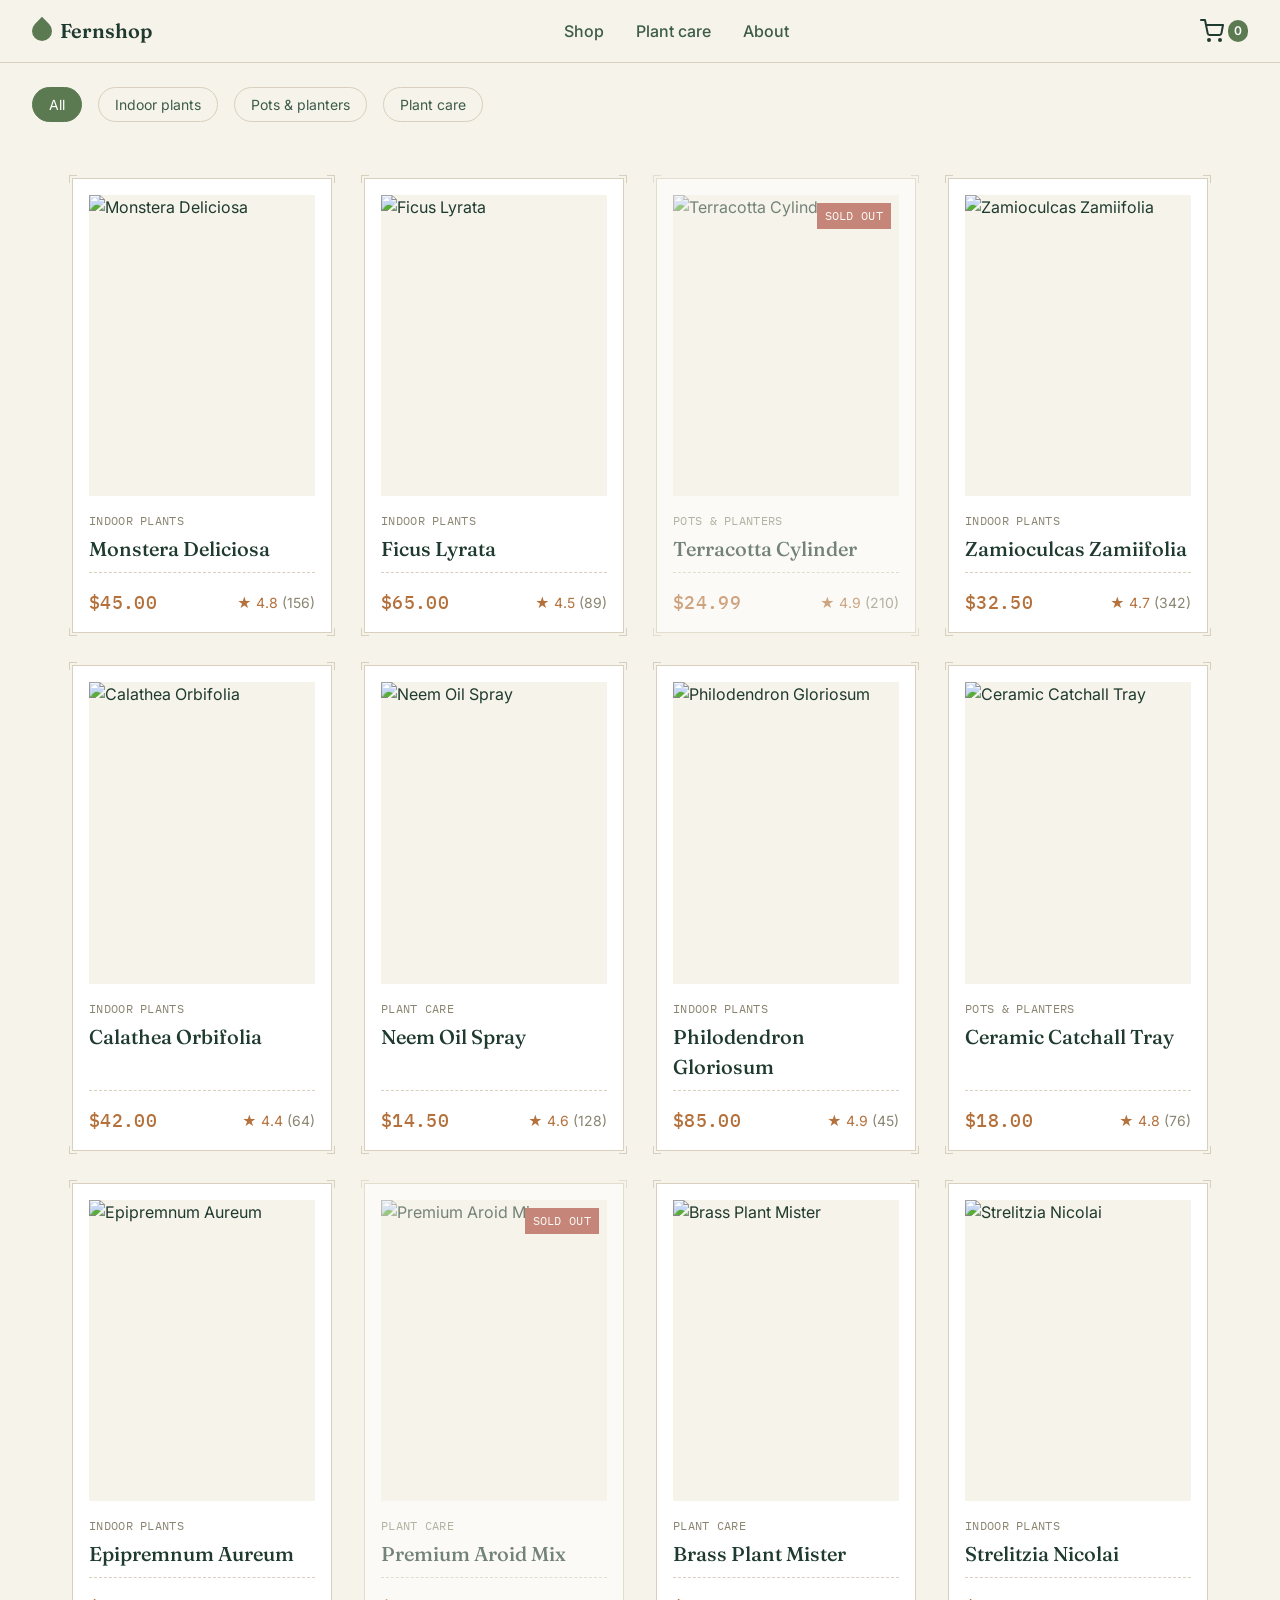
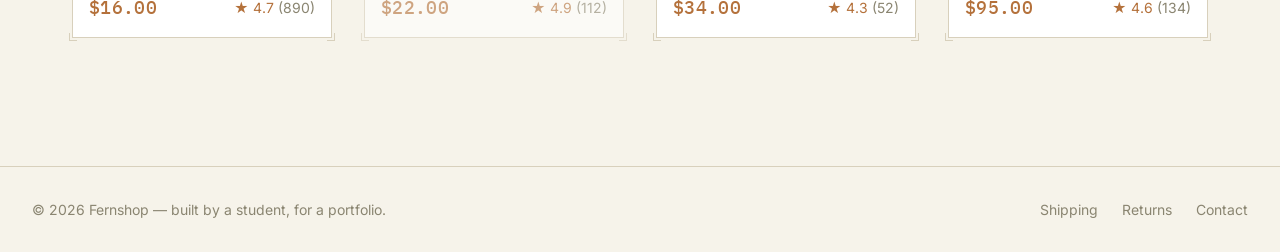
==== index.html @ 5a18b0ff "feat/session 1" ====
<!DOCTYPE html>
<html lang="en">
<head>
  <meta charset="UTF-8">
  <meta name="viewport" content="width=device-width, initial-scale=1.0">
  <title>Fernshop | Botanical Catalog</title>
  <link rel="stylesheet" href="css/style.css">
  <meta name="description" content="A curated catalog of beautiful indoor plants and botanical accessories.">
</head>
<body>
  <header class="site-header">
    <a href="index.html" class="logo-link">
      <div class="logo-icon"></div>
      <div class="logo-text">Fernshop</div>
    </a>
    <nav class="site-nav">
      <a href="#">Shop</a>
      <a href="#">Plant care</a>
      <a href="#">About</a>
    </nav>
    <div class="header-right">
      <div class="cart-icon" aria-label="Cart">
        <svg xmlns="http://www.w3.org/2000/svg" width="24" height="24" viewBox="0 0 24 24" fill="none" stroke="currentColor" stroke-width="2" stroke-linecap="round" stroke-linejoin="round"><circle cx="9" cy="21" r="1"></circle><circle cx="20" cy="21" r="1"></circle><path d="M1 1h4l2.68 13.39a2 2 0 0 0 2 1.61h9.72a2 2 0 0 0 2-1.61L23 6H6"></path></svg>
        <span class="cart-badge">0</span>
      </div>
    </div>
  </header>

  <main>
    <section class="filter-bar" aria-label="Product categories">
      <button class="filter-pill active">All</button>
      <button class="filter-pill">Indoor plants</button>
      <button class="filter-pill">Pots & planters</button>
      <button class="filter-pill">Plant care</button>
    </section>

    <div class="container">
      <section class="product-grid" id="productGrid" aria-label="Products">
        <!-- Products will be dynamically rendered here -->
      </section>
    </div>
  </main>

  <footer class="site-footer">
    <div class="footer-left">
      &copy; 2026 Fernshop &mdash; built by a student, for a portfolio.
    </div>
    <div class="footer-links">
      <a href="#">Shipping</a>
      <a href="#">Returns</a>
      <a href="#">Contact</a>
    </div>
  </footer>

  <script type="module" src="js/catalog.js"></script>
</body>
</html>
---- css/style.css ----
@import url('https://fonts.googleapis.com/css2?family=Fraunces:opsz,wght@9..144,500;9..144,600&family=IBM+Plex+Mono:wght@400;500&family=Inter:wght@400;600&display=swap');

/* === CSS Variables & Resets === */
:root {
  --cream: #F6F3EA;
  --paper: #FFFFFF;
  --forest: #1F3A2E;
  --forest-soft: #3C5C49;
  --moss: #5C7A52;
  --clay: #B4713B;
  --sand: #D8D0BC;
  --muted: #8A8571;
  --out-of-stock: #A63D2F;
}

*, *::before, *::after {
  box-sizing: border-box;
  margin: 0;
  padding: 0;
}

body {
  font-family: 'Inter', sans-serif;
  background-color: var(--cream);
  color: var(--forest);
  line-height: 1.5;
  -webkit-font-smoothing: antialiased;
}

a {
  color: var(--moss);
  text-decoration: none;
  transition: color 0.2s ease;
}

a:hover {
  color: var(--forest);
}

ul {
  list-style: none;
}

/* === Typography === */
h1, h2, h3, h4, h5, h6 {
  font-family: 'Fraunces', serif;
  font-weight: 500;
  margin-bottom: 0.5rem;
}

h1 { font-size: 2.5rem; }
h2 { font-size: 1.75rem; }
h3 { font-size: 1.25rem; }

/* Field data labels (IBM Plex Mono) */
.specimen-data {
  font-family: 'IBM Plex Mono', monospace;
  font-size: 0.75rem;
  letter-spacing: 0.3px;
  text-transform: uppercase;
}

.specimen-data--large {
  font-size: 1.125rem;
  font-weight: 500;
}

/* === Signature Visual Element: Botanical Specimen Tag === */
.specimen-tag {
  border: 1px solid var(--sand);
  background-color: var(--paper);
  position: relative;
  /* subtle inner padding where needed, usually handled by children */
}

/* Corner ticks using linear-gradients on pseudo-elements */
.specimen-tag::before {
  content: "";
  position: absolute;
  top: -4px; left: -4px; right: -4px; bottom: -4px;
  background:
    linear-gradient(var(--sand), var(--sand)) top left / 8px 1px no-repeat,
    linear-gradient(var(--sand), var(--sand)) top left / 1px 8px no-repeat,
    linear-gradient(var(--sand), var(--sand)) top right / 8px 1px no-repeat,
    linear-gradient(var(--sand), var(--sand)) top right / 1px 8px no-repeat;
  pointer-events: none;
  z-index: 10;
}

.specimen-tag::after {
  content: "";
  position: absolute;
  top: -4px; left: -4px; right: -4px; bottom: -4px;
  background:
    linear-gradient(var(--sand), var(--sand)) bottom left / 8px 1px no-repeat,
    linear-gradient(var(--sand), var(--sand)) bottom left / 1px 8px no-repeat,
    linear-gradient(var(--sand), var(--sand)) bottom right / 8px 1px no-repeat,
    linear-gradient(var(--sand), var(--sand)) bottom right / 1px 8px no-repeat;
  pointer-events: none;
  z-index: 10;
}


/* === Header === */
.site-header {
  position: sticky;
  top: 0;
  background-color: var(--cream);
  border-bottom: 1px solid var(--sand);
  z-index: 100;
  padding: 1rem 2rem;
  display: flex;
  justify-content: space-between;
  align-items: center;
}

.logo-link {
  display: flex;
  align-items: center;
  gap: 0.5rem;
  color: var(--forest);
}

.logo-icon {
  width: 1.25rem;
  height: 1.25rem;
  background-color: var(--moss);
  border-radius: 50% 0 50% 50%; /* leaf shape */
  transform: rotate(-45deg);
}

.logo-text {
  font-family: 'Fraunces', serif;
  font-weight: 600;
  font-size: 1.25rem;
}

.site-nav {
  display: flex;
  gap: 2rem;
}

.site-nav a {
  color: var(--forest-soft);
  font-weight: 500;
}

.site-nav a:hover {
  color: var(--moss);
}

.header-right {
  display: flex;
  align-items: center;
  gap: 1rem;
}

.cart-icon {
  display: flex;
  align-items: center;
  gap: 0.25rem;
  color: var(--forest);
  font-weight: 600;
}

.cart-icon svg {
  width: 24px;
  height: 24px;
}

.cart-badge {
  background-color: var(--moss);
  color: var(--paper);
  font-size: 0.75rem;
  padding: 0.125rem 0.375rem;
  border-radius: 99px;
}

/* === Category Filter Bar === */
.filter-bar {
  padding: 1.5rem 2rem;
  display: flex;
  gap: 1rem;
  overflow-x: auto;
  scrollbar-width: none;
}
.filter-bar::-webkit-scrollbar {
  display: none;
}

.filter-pill {
  border: 1px solid var(--sand);
  background: transparent;
  color: var(--forest-soft);
  padding: 0.5rem 1rem;
  border-radius: 99px;
  cursor: pointer;
  font-family: 'Inter', sans-serif;
  font-size: 0.875rem;
  transition: all 0.2s ease;
  white-space: nowrap;
}

.filter-pill:hover {
  border-color: var(--moss);
  color: var(--moss);
}

.filter-pill.active {
  background-color: var(--moss);
  color: var(--paper);
  border-color: var(--moss);
}

/* === Layout & Containers === */
.container {
  max-width: 1200px;
  margin: 0 auto;
  padding: 0 2rem;
}

/* === Product Grid (Catalog) === */
.product-grid {
  display: grid;
  grid-template-columns: repeat(4, 1fr);
  gap: 2rem;
  padding: 2rem 0 4rem;
}

.product-card {
  display: flex;
  flex-direction: column;
  height: 100%;
  color: inherit;
  transition: transform 0.2s ease;
}

.product-card:hover {
  transform: translateY(-4px);
  color: inherit;
}

.product-card.out-of-stock {
  opacity: 0.6;
}

.product-card .specimen-tag {
  flex-grow: 1;
  display: flex;
  flex-direction: column;
  padding: 1rem;
}

.product-image-container {
  position: relative;
  width: 100%;
  aspect-ratio: 3/4;
  margin-bottom: 1rem;
  overflow: hidden;
  background-color: var(--cream);
}

.product-image-container img {
  width: 100%;
  height: 100%;
  object-fit: cover;
}

.stock-badge {
  position: absolute;
  top: 0.5rem;
  right: 0.5rem;
  background-color: var(--out-of-stock);
  color: var(--paper);
  padding: 0.25rem 0.5rem;
  font-size: 0.75rem;
}

.product-card .category {
  color: var(--muted);
  margin-bottom: 0.25rem;
}

.product-card .name {
  margin-bottom: 0.5rem;
  flex-grow: 1;
}

.product-meta {
  display: flex;
  justify-content: space-between;
  align-items: center;
  margin-top: auto;
  padding-top: 1rem;
  border-top: 1px dashed var(--sand);
}

.product-card .price {
  color: var(--clay);
}

.stars {
  color: var(--clay);
  font-size: 0.875rem;
}

/* === Product Detail Page === */
.product-detail-section {
  padding: 4rem 0;
  display: grid;
  grid-template-columns: 1fr 1fr;
  gap: 4rem;
  align-items: start;
}

.detail-image-wrapper {
  padding: 1rem;
}

.detail-image-wrapper img {
  width: 100%;
  height: auto;
  display: block;
}

.detail-info {
  display: flex;
  flex-direction: column;
  gap: 1.5rem;
}

.detail-header .category {
  color: var(--muted);
  margin-bottom: 0.5rem;
  display: block;
}

.detail-header h1 {
  font-size: 2.5rem;
  margin-bottom: 0.5rem;
}

.rating-row {
  display: flex;
  align-items: center;
  gap: 0.5rem;
}

.review-count {
  font-size: 0.875rem;
  color: var(--muted);
}

.price-stock-box {
  padding: 1rem;
  display: flex;
  justify-content: space-between;
  align-items: center;
  margin: 1rem 0;
}

.price-stock-box .price {
  color: var(--clay);
}

.stock-status {
  font-weight: 500;
}

.stock-status.in-stock {
  color: var(--moss);
}

.stock-status.out-of-stock {
  color: var(--out-of-stock);
}

.description {
  color: var(--forest-soft);
  line-height: 1.6;
}

.care-facts {
  border-top: 1px solid var(--sand);
  border-bottom: 1px solid var(--sand);
  padding: 1.5rem 0;
  display: grid;
  grid-template-columns: 1fr 1fr;
  gap: 1rem;
}

.care-item {
  display: flex;
  flex-direction: column;
  gap: 0.25rem;
}

.care-label {
  color: var(--muted);
}

.care-value {
  color: var(--forest);
  font-weight: 500;
}

.btn-add-cart {
  background-color: var(--moss);
  color: var(--paper);
  border: none;
  padding: 1rem 2rem;
  font-family: 'Inter', sans-serif;
  font-weight: 600;
  font-size: 1rem;
  cursor: pointer;
  transition: background-color 0.2s ease;
  width: 100%;
  text-align: center;
}

.btn-add-cart:hover {
  background-color: var(--forest);
}

.btn-add-cart:disabled,
.btn-add-cart[disabled] {
  background-color: var(--sand);
  color: var(--muted);
  cursor: not-allowed;
}

.seller-info {
  text-align: center;
  color: var(--muted);
  font-size: 0.875rem;
}

/* Error State */
.error-state {
  text-align: center;
  padding: 8rem 0;
}

.error-state p {
  margin: 1rem 0 2rem;
  color: var(--forest-soft);
}

.error-state .btn-back {
  display: inline-block;
  background-color: var(--moss);
  color: var(--paper);
  padding: 0.75rem 1.5rem;
  border-radius: 4px;
}

/* === Footer === */
.site-footer {
  border-top: 1px solid var(--sand);
  padding: 2rem 2rem;
  display: flex;
  justify-content: space-between;
  align-items: center;
  color: var(--muted);
  font-size: 0.875rem;
  margin-top: 4rem;
}

.footer-links {
  display: flex;
  gap: 1.5rem;
}

.footer-links a {
  color: var(--muted);
}

.footer-links a:hover {
  color: var(--moss);
}


/* === Responsive Breakpoints === */

/* Tablet (768px) */
@media (max-width: 1024px) {
  .product-grid {
    grid-template-columns: repeat(3, 1fr);
  }
}

@media (max-width: 768px) {
  .product-grid {
    grid-template-columns: repeat(2, 1fr);
  }
  
  .product-detail-section {
    grid-template-columns: 1fr;
    gap: 2rem;
  }
  
  .site-nav {
    display: none; /* simple mobile header */
  }
}

/* Mobile (420px) */
@media (max-width: 480px) {
  .product-grid {
    grid-template-columns: 1fr;
  }
  
  .site-header {
    padding: 1rem;
  }
  
  .container {
    padding: 0 1rem;
  }
  
  .site-footer {
    flex-direction: column;
    gap: 1rem;
    text-align: center;
    padding: 2rem 1rem;
  }
}
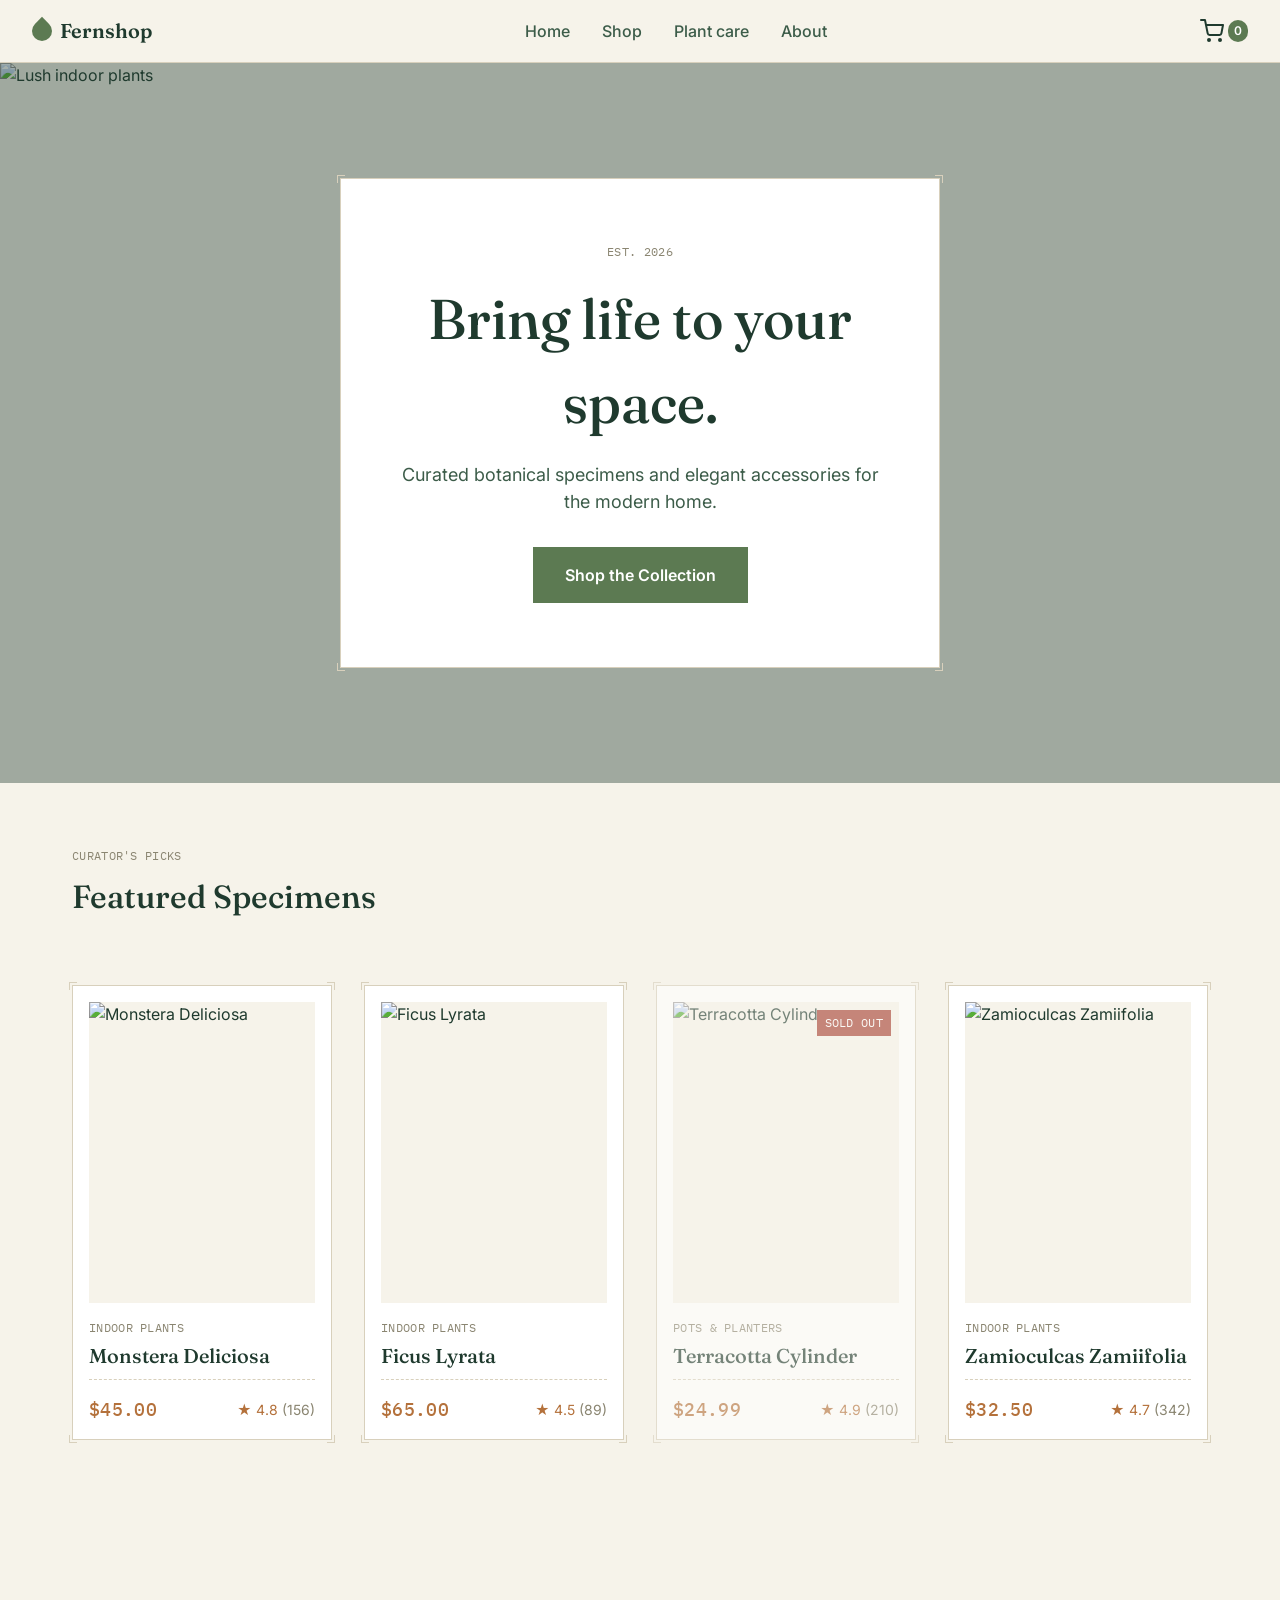
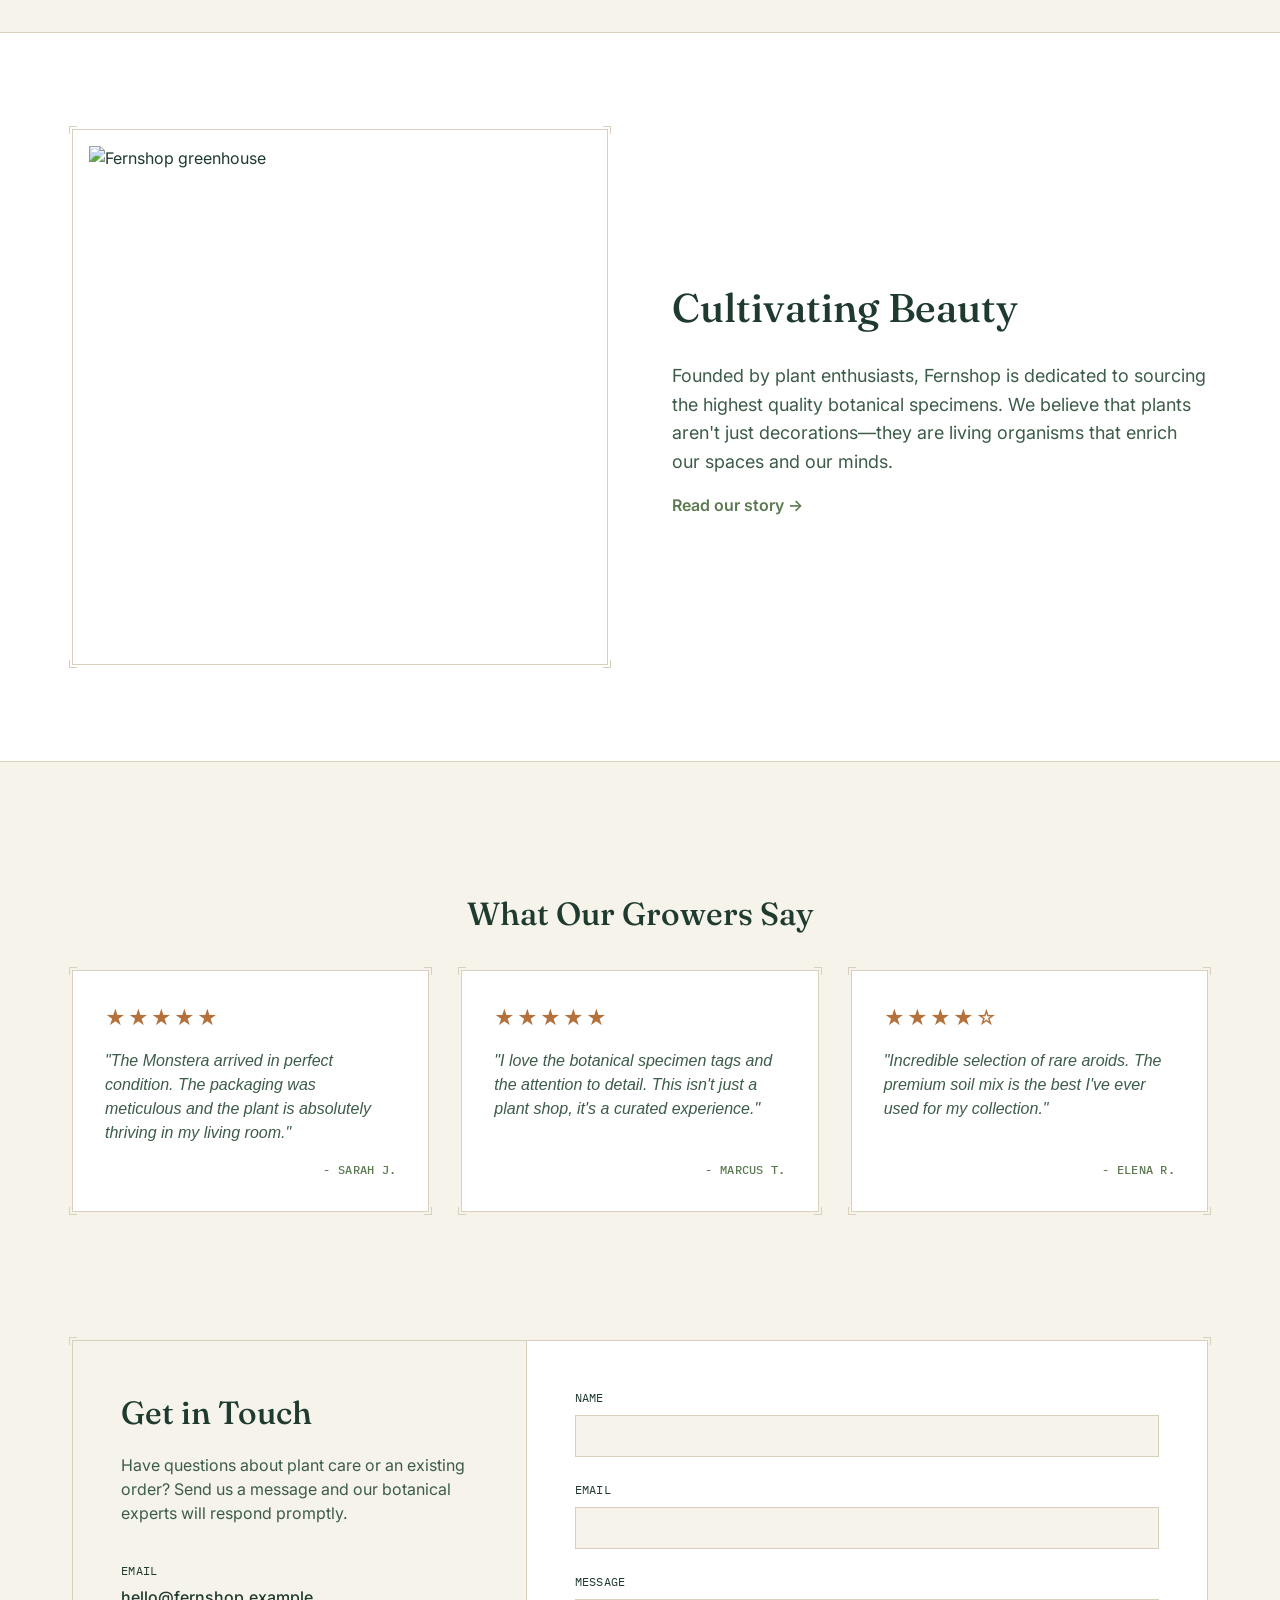
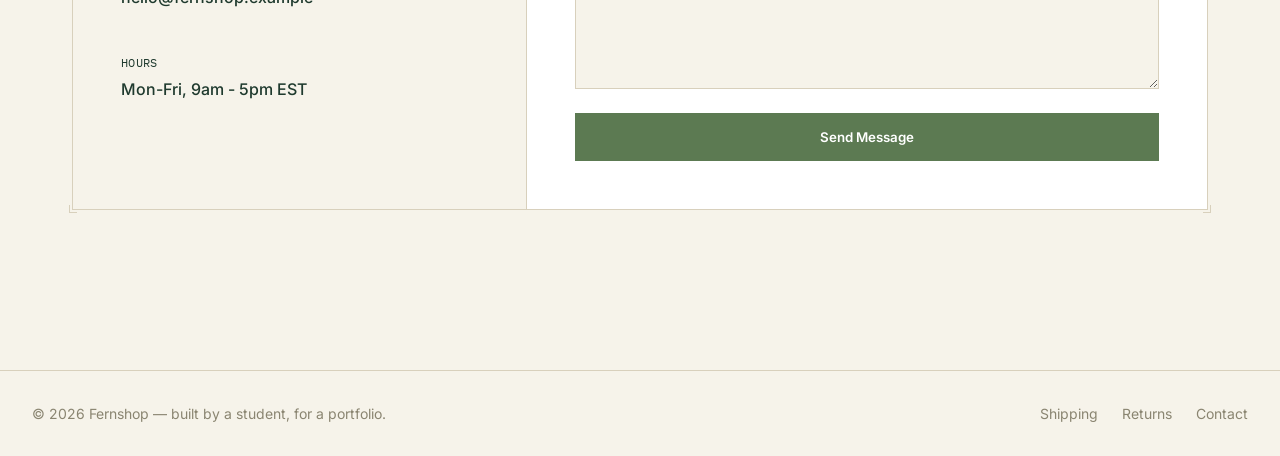
==== commit 0392367c: "feat/session 1 full" ====
--- a/index.html
+++ b/index.html
@@ -3,9 +3,9 @@
 <head>
   <meta charset="UTF-8">
   <meta name="viewport" content="width=device-width, initial-scale=1.0">
-  <title>Fernshop | Botanical Catalog</title>
+  <title>Fernshop | Botanical Living</title>
   <link rel="stylesheet" href="css/style.css">
-  <meta name="description" content="A curated catalog of beautiful indoor plants and botanical accessories.">
+  <meta name="description" content="Fernshop brings the beauty of botanical living to your space.">
 </head>
 <body>
   <header class="site-header">
@@ -14,7 +14,8 @@
       <div class="logo-text">Fernshop</div>
     </a>
     <nav class="site-nav">
-      <a href="#">Shop</a>
+      <a href="index.html">Home</a>
+      <a href="shop.html">Shop</a>
       <a href="#">Plant care</a>
       <a href="#">About</a>
     </nav>
@@ -27,18 +28,101 @@
   </header>
 
   <main>
-    <section class="filter-bar" aria-label="Product categories">
-      <button class="filter-pill active">All</button>
-      <button class="filter-pill">Indoor plants</button>
-      <button class="filter-pill">Pots & planters</button>
-      <button class="filter-pill">Plant care</button>
+    <!-- Hero Section -->
+    <section class="hero-section full-width">
+      <div class="hero-bg">
+        <img src="https://picsum.photos/seed/hero-banner/1600/800" alt="Lush indoor plants" loading="lazy">
+      </div>
+      <div class="hero-overlay container">
+        <div class="hero-card specimen-tag">
+          <span class="specimen-data">EST. 2026</span>
+          <h1>Bring life to your space.</h1>
+          <p>Curated botanical specimens and elegant accessories for the modern home.</p>
+          <a href="shop.html" class="btn-shop">Shop the Collection</a>
+        </div>
+      </div>
     </section>
 
-    <div class="container">
-      <section class="product-grid" id="productGrid" aria-label="Products">
-        <!-- Products will be dynamically rendered here -->
-      </section>
-    </div>
+    <!-- Featured Products -->
+    <section class="featured-section container">
+      <div class="section-header">
+        <span class="specimen-data">Curator's Picks</span>
+        <h2>Featured Specimens</h2>
+      </div>
+      <div class="product-grid" id="featuredProducts">
+        <!-- Injected via js/landing.js -->
+      </div>
+    </section>
+
+    <!-- About Us -->
+    <section class="about-section">
+      <div class="container about-layout">
+        <div class="about-image specimen-tag">
+          <img src="https://picsum.photos/seed/about/800/800" alt="Fernshop greenhouse" loading="lazy">
+        </div>
+        <div class="about-text">
+          <h2>Cultivating Beauty</h2>
+          <p>Founded by plant enthusiasts, Fernshop is dedicated to sourcing the highest quality botanical specimens. We believe that plants aren't just decorations—they are living organisms that enrich our spaces and our minds.</p>
+          <a href="#" class="btn-link">Read our story &rarr;</a>
+        </div>
+      </div>
+    </section>
+
+    <!-- Testimonies -->
+    <section class="testimonies-section container">
+      <div class="section-header center">
+        <h2>What Our Growers Say</h2>
+      </div>
+      <div class="testimonies-grid">
+        <div class="testimony-card specimen-tag">
+          <div class="stars">★★★★★</div>
+          <p>"The Monstera arrived in perfect condition. The packaging was meticulous and the plant is absolutely thriving in my living room."</p>
+          <div class="author specimen-data">- Sarah J.</div>
+        </div>
+        <div class="testimony-card specimen-tag">
+          <div class="stars">★★★★★</div>
+          <p>"I love the botanical specimen tags and the attention to detail. This isn't just a plant shop, it's a curated experience."</p>
+          <div class="author specimen-data">- Marcus T.</div>
+        </div>
+        <div class="testimony-card specimen-tag">
+          <div class="stars">★★★★☆</div>
+          <p>"Incredible selection of rare aroids. The premium soil mix is the best I've ever used for my collection."</p>
+          <div class="author specimen-data">- Elena R.</div>
+        </div>
+      </div>
+    </section>
+
+    <!-- Contact Form -->
+    <section class="contact-section container">
+      <div class="contact-layout specimen-tag">
+        <div class="contact-info">
+          <h2>Get in Touch</h2>
+          <p>Have questions about plant care or an existing order? Send us a message and our botanical experts will respond promptly.</p>
+          <div class="contact-details">
+            <span class="specimen-data">EMAIL</span>
+            <p>hello@fernshop.example</p>
+            <br>
+            <span class="specimen-data">HOURS</span>
+            <p>Mon-Fri, 9am - 5pm EST</p>
+          </div>
+        </div>
+        <form class="contact-form" onsubmit="event.preventDefault();">
+          <div class="form-group">
+            <label for="name" class="specimen-data">Name</label>
+            <input type="text" id="name" required>
+          </div>
+          <div class="form-group">
+            <label for="email" class="specimen-data">Email</label>
+            <input type="email" id="email" required>
+          </div>
+          <div class="form-group">
+            <label for="message" class="specimen-data">Message</label>
+            <textarea id="message" rows="4" required></textarea>
+          </div>
+          <button type="submit" class="btn-shop w-full">Send Message</button>
+        </form>
+      </div>
+    </section>
   </main>
 
   <footer class="site-footer">
@@ -52,6 +136,6 @@
     </div>
   </footer>
 
-  <script type="module" src="js/catalog.js"></script>
+  <script type="module" src="js/landing.js"></script>
 </body>
 </html>
--- a/css/style.css
+++ b/css/style.css
@@ -525,3 +525,124 @@
     padding: 2rem 1rem;
   }
 }
+
+/* === Landing Page Styles === */
+
+/* Helpers */
+.w-full { width: 100%; }
+.center { text-align: center; }
+.btn-shop, .btn-link {
+  display: inline-block;
+  background-color: var(--moss);
+  color: var(--paper);
+  padding: 1rem 2rem;
+  font-family: 'Inter', sans-serif;
+  font-weight: 600;
+  text-align: center;
+  transition: background-color 0.2s ease;
+  border: none;
+  cursor: pointer;
+}
+.btn-shop:hover { background-color: var(--forest); color: var(--paper); }
+.btn-link { background: transparent; color: var(--moss); padding: 0; margin-top: 1rem; }
+.btn-link:hover { color: var(--forest); background: transparent; }
+.section-header { margin-bottom: 2rem; }
+.section-header span { display: block; color: var(--muted); margin-bottom: 0.5rem; }
+.section-header h2 { font-size: 2rem; }
+
+/* Hero Section Redesign */
+.hero-section.full-width {
+  position: relative;
+  min-height: 80vh;
+  display: flex;
+  align-items: center;
+  justify-content: center;
+  padding: 4rem 2rem;
+}
+.hero-bg {
+  position: absolute;
+  top: 0; left: 0; right: 0; bottom: 0;
+  z-index: 1;
+}
+.hero-bg img {
+  width: 100%; height: 100%; object-fit: cover;
+}
+.hero-bg::after {
+  content: '';
+  position: absolute;
+  top: 0; left: 0; right: 0; bottom: 0;
+  background: rgba(31, 58, 46, 0.4);
+}
+.hero-overlay {
+  position: relative;
+  z-index: 2;
+  display: flex;
+  justify-content: center;
+  width: 100%;
+}
+.hero-card {
+  padding: 4rem 3rem;
+  text-align: center;
+  max-width: 600px;
+  background-color: var(--paper);
+}
+.hero-card .specimen-data {
+  color: var(--muted);
+  display: block;
+  margin-bottom: 1rem;
+}
+.hero-card h1 {
+  font-size: 3.5rem;
+  margin-bottom: 1rem;
+}
+.hero-card p {
+  color: var(--forest-soft);
+  font-size: 1.125rem;
+  margin-bottom: 2rem;
+}
+
+/* Featured Section */
+.featured-section { padding: 4rem 2rem; }
+
+/* About Section */
+.about-section { background-color: var(--paper); padding: 6rem 0; margin: 4rem 0; border-top: 1px solid var(--sand); border-bottom: 1px solid var(--sand); }
+.about-layout { display: grid; grid-template-columns: 1fr 1fr; gap: 4rem; align-items: center; }
+.about-image { padding: 1rem; aspect-ratio: 1/1; }
+.about-image img { width: 100%; height: 100%; object-fit: cover; }
+.about-text h2 { font-size: 2.5rem; margin-bottom: 1.5rem; }
+.about-text p { color: var(--forest-soft); font-size: 1.125rem; line-height: 1.6; }
+
+/* Testimonies */
+.testimonies-section { padding: 4rem 2rem; }
+.testimonies-grid { display: grid; grid-template-columns: repeat(3, 1fr); gap: 2rem; }
+.testimony-card { padding: 2rem; display: flex; flex-direction: column; gap: 1rem; }
+.testimony-card .stars { color: var(--clay); font-size: 1.25rem; letter-spacing: 2px; }
+.testimony-card p { font-style: italic; color: var(--forest-soft); flex-grow: 1; }
+.testimony-card .author { text-align: right; color: var(--moss); font-weight: 500; }
+
+/* Contact Section */
+.contact-section { padding: 4rem 2rem 6rem; }
+.contact-layout { display: grid; grid-template-columns: 1fr 1.5fr; gap: 0; }
+.contact-info { padding: 3rem; background-color: var(--cream); border-right: 1px solid var(--sand); }
+.contact-info h2 { font-size: 2rem; margin-bottom: 1rem; }
+.contact-info p { color: var(--forest-soft); margin-bottom: 2rem; }
+.contact-details p { margin-top: 0.25rem; margin-bottom: 1rem; color: var(--forest); font-weight: 500; }
+.contact-form { padding: 3rem; display: flex; flex-direction: column; gap: 1.5rem; }
+.form-group { display: flex; flex-direction: column; gap: 0.5rem; }
+.form-group input, .form-group textarea {
+  border: 1px solid var(--sand);
+  background-color: var(--cream);
+  padding: 0.75rem 1rem;
+  font-family: 'Inter', sans-serif;
+  color: var(--forest);
+}
+.form-group input:focus, .form-group textarea:focus { outline: none; border-color: var(--moss); }
+
+/* Landing Responsive */
+@media (max-width: 768px) {
+  .about-layout, .contact-layout { grid-template-columns: 1fr; gap: 2rem; }
+  .hero-card h1 { font-size: 2.5rem; }
+  .hero-card { padding: 3rem 1.5rem; }
+  .testimonies-grid { grid-template-columns: 1fr; }
+  .contact-info { border-right: none; border-bottom: 1px solid var(--sand); }
+}
